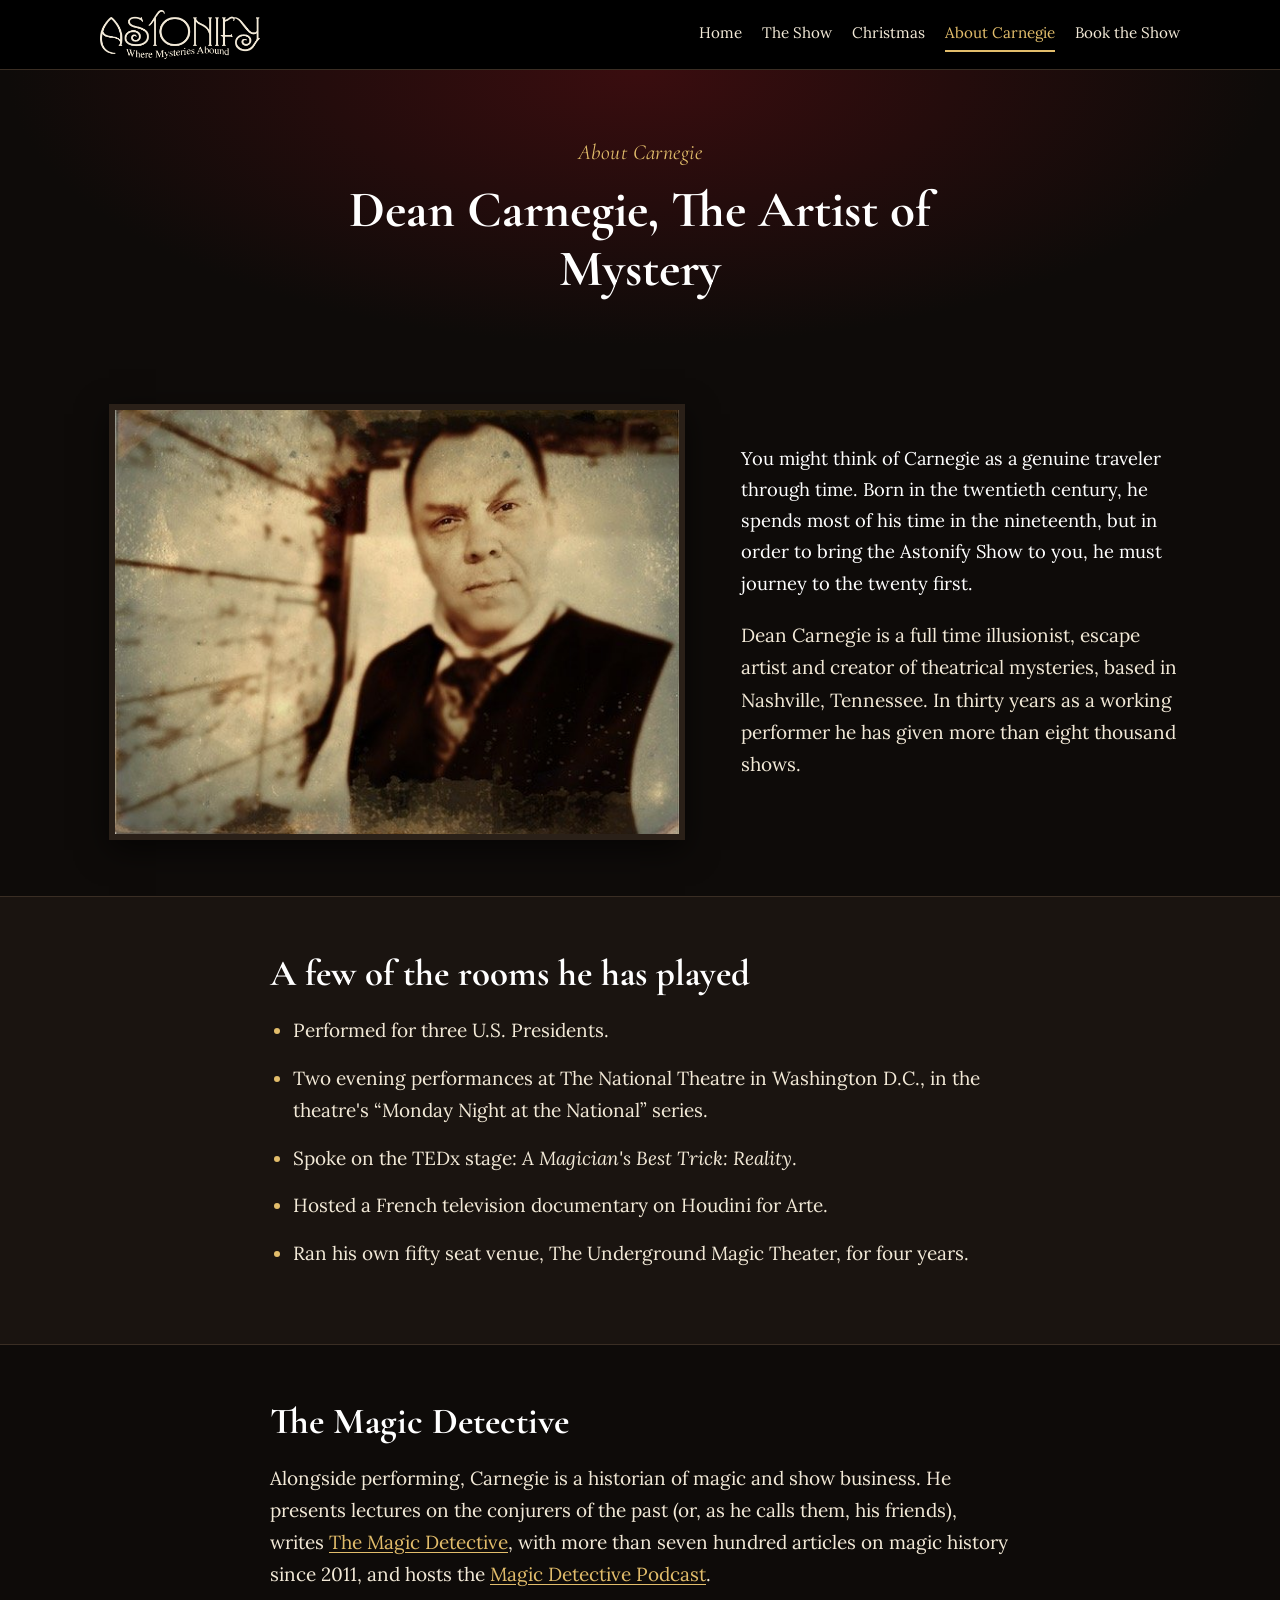
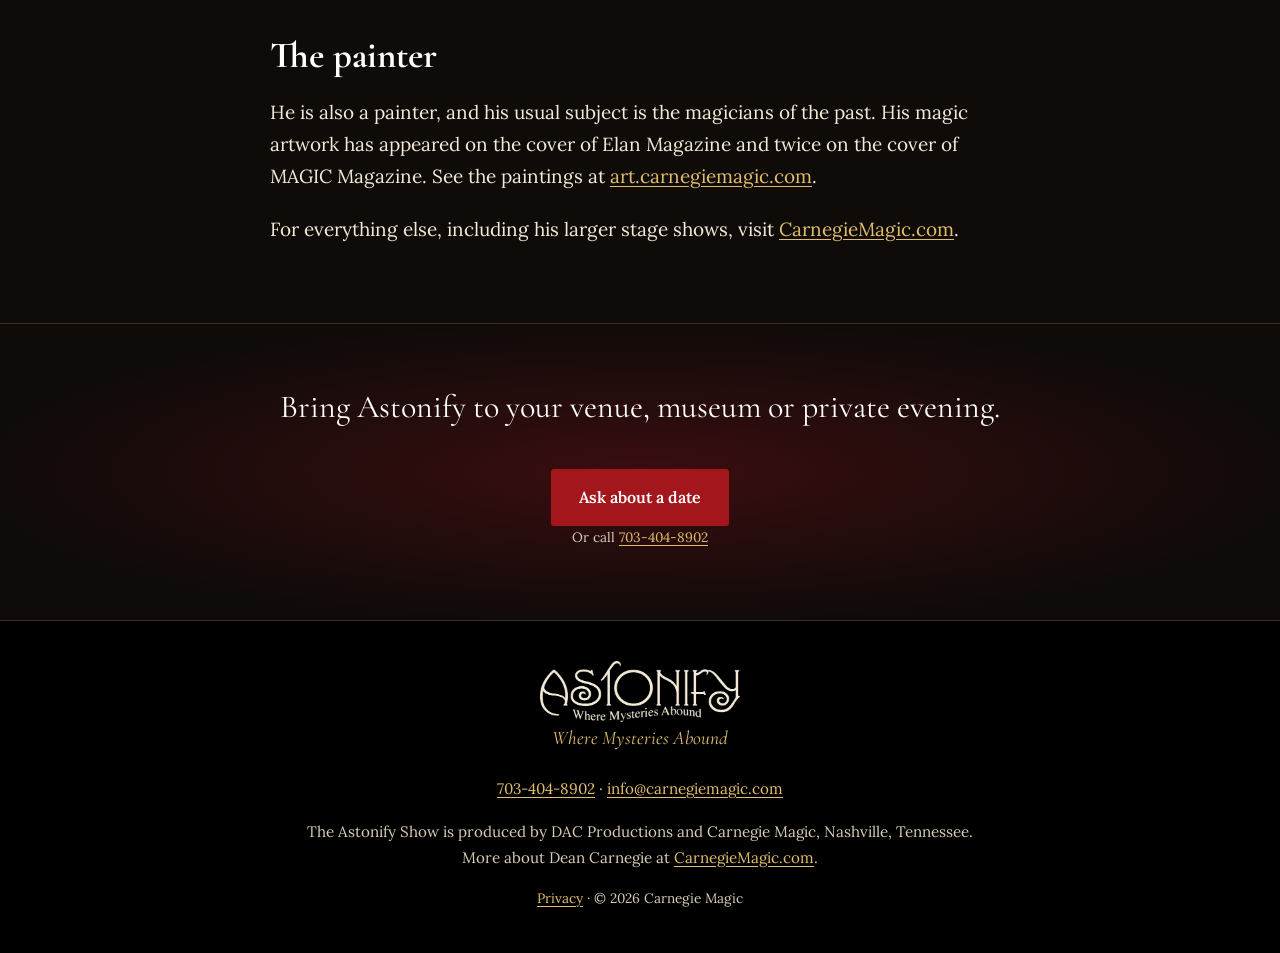
==== about/index.html @ 1501e684 "Rebuild astonify.com as a static site Co-Authored-By: Claude Opus 5.5 <noreply@anthropic.com>" ====
<!doctype html>
<html lang="en">
<head>
<meta charset="utf-8">
<meta name="viewport" content="width=device-width, initial-scale=1">
<title>About Dean Carnegie | The Astonify Show</title>
<meta name="description" content="Dean Carnegie, The Artist of Mystery: Nashville illusionist, magic historian and painter. Thirty years, more than eight thousand shows.">
<link rel="canonical" href="https://astonify.com/about/">
<link rel="icon" href="../img/icon.jpg">
<meta property="og:title" content="About Dean Carnegie | The Astonify Show">
<meta property="og:description" content="Dean Carnegie, The Artist of Mystery: Nashville illusionist, magic historian and painter. Thirty years, more than eight thousand shows.">
<meta property="og:image" content="https://astonify.com/img/og.jpg">
<meta property="og:url" content="https://astonify.com/about/">
<meta property="og:type" content="website">
<meta name="twitter:card" content="summary_large_image">

<link rel="preconnect" href="https://fonts.googleapis.com">
<link rel="preconnect" href="https://fonts.gstatic.com" crossorigin>
<link href="https://fonts.googleapis.com/css2?family=Cormorant+Garamond:ital,wght@0,600;0,700;1,600&family=Lora:ital,wght@0,400;0,600;1,400&display=swap" rel="stylesheet">
<link rel="stylesheet" href="../style.css">
</head>
<body>
<a class="skip" href="#main">Skip to content</a>
<header class="top">
  <div class="wrap top-in">
    <a class="brand" href="../"><img src="../img/logo.png" alt="Astonify" width="180" height="55"></a>
    <nav aria-label="Main"><a href=".././">Home</a><a href="../the-show/">The Show</a><a href="../christmas/">Christmas</a><a href="../about/" aria-current="page">About Carnegie</a><a href="../book/">Book the Show</a></nav>
  </div>
</header>
<main id="main">

<section class="pagehead"><div class="wrap narrow center">
  <p class="kicker">About Carnegie</p>
  <h1>Dean Carnegie, The Artist of Mystery</h1>
</div></section>
<section class="band"><div class="wrap split">
  <div><img class="photo" src="../img/portrait.jpg" alt="Tintype style portrait of Dean Carnegie" width="576" height="433"></div>
  <div>
    <p class="lead">You might think of Carnegie as a genuine traveler through time. Born in the twentieth century,
    he spends most of his time in the nineteenth, but in order to bring the Astonify Show to you, he must journey
    to the twenty first.</p>
    <p>Dean Carnegie is a full time illusionist, escape artist and creator of theatrical mysteries, based in
    Nashville, Tennessee. In thirty years as a working performer he has given more than eight thousand shows.</p>
  </div>
</div></section>
<section class="band dark"><div class="wrap narrow">
  <h2>A few of the rooms he has played</h2>
  <ul class="creds">
    <li>Performed for three U.S. Presidents.</li>
    <li>Two evening performances at The National Theatre in Washington D.C., in the theatre's
    &ldquo;Monday Night at the National&rdquo; series.</li>
    <li>Spoke on the TEDx stage: <em>A Magician's Best Trick: Reality</em>.</li>
    <li>Hosted a French television documentary on Houdini for Arte.</li>
    <li>Ran his own fifty seat venue, The Underground Magic Theater, for four years.</li>
  </ul>
</div></section>
<section class="band"><div class="wrap narrow">
  <h2>The Magic Detective</h2>
  <p>Alongside performing, Carnegie is a historian of magic and show business. He presents lectures on the
  conjurers of the past (or, as he calls them, his friends), writes <a href="https://themagicdetective.com/">The Magic Detective</a>,
  with more than seven hundred articles on magic history since 2011, and hosts the
  <a href="https://magicdetectivepodcast.com/">Magic Detective Podcast</a>.</p>
  <h2>The painter</h2>
  <p>He is also a painter, and his usual subject is the magicians of the past. His magic artwork has appeared on the
  cover of Elan Magazine and twice on the cover of MAGIC Magazine. See the paintings at
  <a href="https://art.carnegiemagic.com/">art.carnegiemagic.com</a>.</p>
  <p>For everything else, including his larger stage shows, visit <a href="https://carnegiemagic.com/">CarnegieMagic.com</a>.</p>
</div></section>
<section class="cta"><div class="wrap center">
  <p class="cta-line">Bring Astonify to your venue, museum or private evening.</p>
  <a class="btn" href="../book/">Ask about a date</a>
  <p class="small">Or call <a href="tel:+17034048902">703-404-8902</a></p>
</div></section>

</main>
<footer class="foot">
  <div class="wrap">
    <img src="../img/logo.png" alt="" width="200" height="61" class="foot-logo">
    <p class="foot-tag">Where Mysteries Abound</p>
    <p><a href="tel:+17034048902">703-404-8902</a> &middot; <a href="mailto:info@carnegiemagic.com">info@carnegiemagic.com</a></p>
    <p>The Astonify Show is produced by DAC Productions and Carnegie Magic, Nashville, Tennessee.<br>
    More about Dean Carnegie at <a href="https://carnegiemagic.com/">CarnegieMagic.com</a>.</p>
    <p class="small"><a href="../privacy/">Privacy</a> &middot; &copy; 2026 Carnegie Magic</p>
  </div>
</footer>

</body>
</html>
---- style.css ----
/* astonify.com: dark Victorian parlor, high contrast (cream on near-black) */
:root {
  --bg: #0e0b09;
  --bg2: #1a1410;
  --ink: #f3ead8;
  --muted: #d9ccb4;
  --gold: #e2bd6b;
  --red: #a3171c;
  --line: #3a2e24;
}
* { box-sizing: border-box; }
html { -webkit-text-size-adjust: 100%; }
body {
  margin: 0; background: var(--bg); color: var(--ink);
  font: 19px/1.7 "Lora", Georgia, serif;
}
img { max-width: 100%; height: auto; display: block; }
a { color: var(--gold); text-underline-offset: 3px; }
a:hover { color: #fff; }
h1, h2, h3 { font-family: "Cormorant Garamond", Georgia, serif; font-weight: 700; line-height: 1.15; color: #fff; }
h1 { font-size: clamp(2.1rem, 5vw, 3.2rem); margin: .2em 0 .5em; }
h2 { font-size: clamp(1.7rem, 3.6vw, 2.3rem); margin: 1.2em 0 .5em; }
h2:first-child { margin-top: 0; }
h3 { font-size: 1.45rem; margin: 0 0 .4em; color: var(--gold); }
p { margin: 0 0 1.1em; }
.wrap { max-width: 1120px; margin: 0 auto; padding: 0 20px; }
.narrow { max-width: 780px; }
.center { text-align: center; }
.small { font-size: .85rem; color: var(--muted); }
.skip { position: absolute; left: -999px; }
.skip:focus { left: 10px; top: 10px; background: #fff; color: #000; padding: 8px; z-index: 9; }

/* header */
.top { background: #000; border-bottom: 1px solid var(--line); position: sticky; top: 0; z-index: 5; }
.top-in { display: flex; align-items: center; justify-content: space-between; gap: 16px; padding-top: 10px; padding-bottom: 10px; flex-wrap: wrap; }
.brand img { width: 160px; }
.top nav { display: flex; flex-wrap: wrap; gap: 4px 20px; }
.top nav a { color: var(--ink); text-decoration: none; font-size: .95rem; padding: 4px 0; border-bottom: 2px solid transparent; }
.top nav a:hover, .top nav a[aria-current] { color: var(--gold); border-bottom-color: var(--gold); }

/* sections */
.hero { background: #000; }
.hero img { width: 100%; max-height: 72vh; object-fit: cover; }
.intro { padding: 56px 0 40px; }
.pagehead { padding: 64px 0 24px; background: radial-gradient(ellipse at top, #3a0d0f 0%, var(--bg) 70%); }
.kicker { font-family: "Cormorant Garamond", Georgia, serif; font-style: italic; font-size: 1.35rem; color: var(--gold); margin: 0; letter-spacing: .02em; }
.lead { font-size: 1.15rem; color: #fff; }
.band { padding: 56px 0; }
.band.dark { background: var(--bg2); border-top: 1px solid var(--line); border-bottom: 1px solid var(--line); }
.split { display: grid; grid-template-columns: 1.15fr .85fr; gap: 48px; align-items: center; }
.split > div:first-child:has(> img) { order: 0; }
@media (max-width: 820px) { .split { grid-template-columns: 1fr; gap: 28px; } }

/* buttons */
.btns { display: flex; flex-wrap: wrap; gap: 12px; justify-content: center; margin-top: 26px; }
.btn { display: inline-block; background: var(--red); color: #fff; text-decoration: none; font-weight: 600;
  padding: 13px 26px; border-radius: 3px; border: 2px solid var(--red); font-size: 1rem; }
.btn:hover { background: #c41e24; border-color: #c41e24; color: #fff; }
.btn.ghost { background: transparent; border-color: var(--gold); color: var(--gold); }
.btn.ghost:hover { background: var(--gold); color: #000; }

/* facts strip */
.facts { border-top: 1px solid var(--line); border-bottom: 1px solid var(--line); background: var(--bg2); }
.facts-in { display: grid; grid-template-columns: repeat(3, 1fr); text-align: center; }
.facts-in div { padding: 24px 12px; }
.facts-in div + div { border-left: 1px solid var(--line); }
.facts strong { display: block; font-family: "Cormorant Garamond", Georgia, serif; font-size: 1.6rem; color: var(--gold); }
.facts span { color: var(--muted); font-size: .95rem; }
@media (max-width: 640px) { .facts-in { grid-template-columns: 1fr; } .facts-in div + div { border-left: 0; border-top: 1px solid var(--line); } }

/* photos */
.photo { border: 6px solid #2a2018; box-shadow: 0 10px 30px rgba(0,0,0,.6); margin: 0 auto; }
.poster { max-width: 420px; width: 100%; margin: 0 auto; box-shadow: 0 10px 30px rgba(0,0,0,.6); }

/* video */
.video { position: relative; display: block; max-width: 560px; margin: 0 auto; text-decoration: none; }
.video img { width: 100%; border: 6px solid #2a2018; }
.play { position: absolute; left: 50%; top: 42%; width: 78px; height: 78px; margin: -39px 0 0 -39px; border-radius: 50%;
  background: rgba(163,23,28,.92); }
.play::after { content: ""; position: absolute; left: 31px; top: 23px; border-style: solid; border-width: 16px 0 16px 26px; border-color: transparent transparent transparent #fff; }
.video:hover .play { background: #c41e24; }
.video-cap { display: block; color: var(--muted); font-size: .9rem; margin-top: 8px; text-align: center; }

/* reviews */
.reviews { display: grid; grid-template-columns: repeat(2, 1fr); gap: 24px; margin-top: 28px; }
@media (max-width: 760px) { .reviews { grid-template-columns: 1fr; } }
.review { margin: 0; background: var(--bg2); border: 1px solid var(--line); border-top: 3px solid var(--gold); padding: 26px; }
.review blockquote { margin: 0 0 14px; font-style: italic; color: #fff; }
.review figcaption { font-size: .92rem; color: var(--muted); }
.review figcaption strong { color: var(--ink); }

/* lists */
.venues, .creds { padding-left: 1.2em; }
.venues li, .creds li { margin-bottom: .8em; }
.venues li::marker, .creds li::marker { color: var(--gold); }

/* booking */
.contact-row { display: grid; grid-template-columns: 1fr 1fr; gap: 16px; margin-bottom: 18px; }
.contact-row div { background: var(--bg2); border: 1px solid var(--line); padding: 18px; text-align: center; }
.contact-row strong { display: block; color: var(--gold); font-family: "Cormorant Garamond", Georgia, serif; font-size: 1.4rem; }
.contact-row a { font-size: 1.05rem; word-break: break-word; }
@media (max-width: 560px) { .contact-row { grid-template-columns: 1fr; } }
.form-box { background: #fff; color: #111; padding: 18px; border-radius: 4px; margin-top: 24px; min-height: 200px; }

/* call to action + footer */
.cta { padding: 56px 0; background: radial-gradient(ellipse at center, #3a0d0f 0%, var(--bg) 75%); border-top: 1px solid var(--line); }
.cta-line { font-family: "Cormorant Garamond", Georgia, serif; font-size: clamp(1.5rem, 3.4vw, 2rem); color: #fff; }
.foot { background: #000; padding: 40px 0 28px; text-align: center; color: var(--muted); font-size: .95rem; border-top: 1px solid var(--line); }
.foot-logo { width: 200px; margin: 0 auto; }
.foot-tag { font-family: "Cormorant Garamond", Georgia, serif; font-style: italic; color: var(--gold); font-size: 1.2rem; }
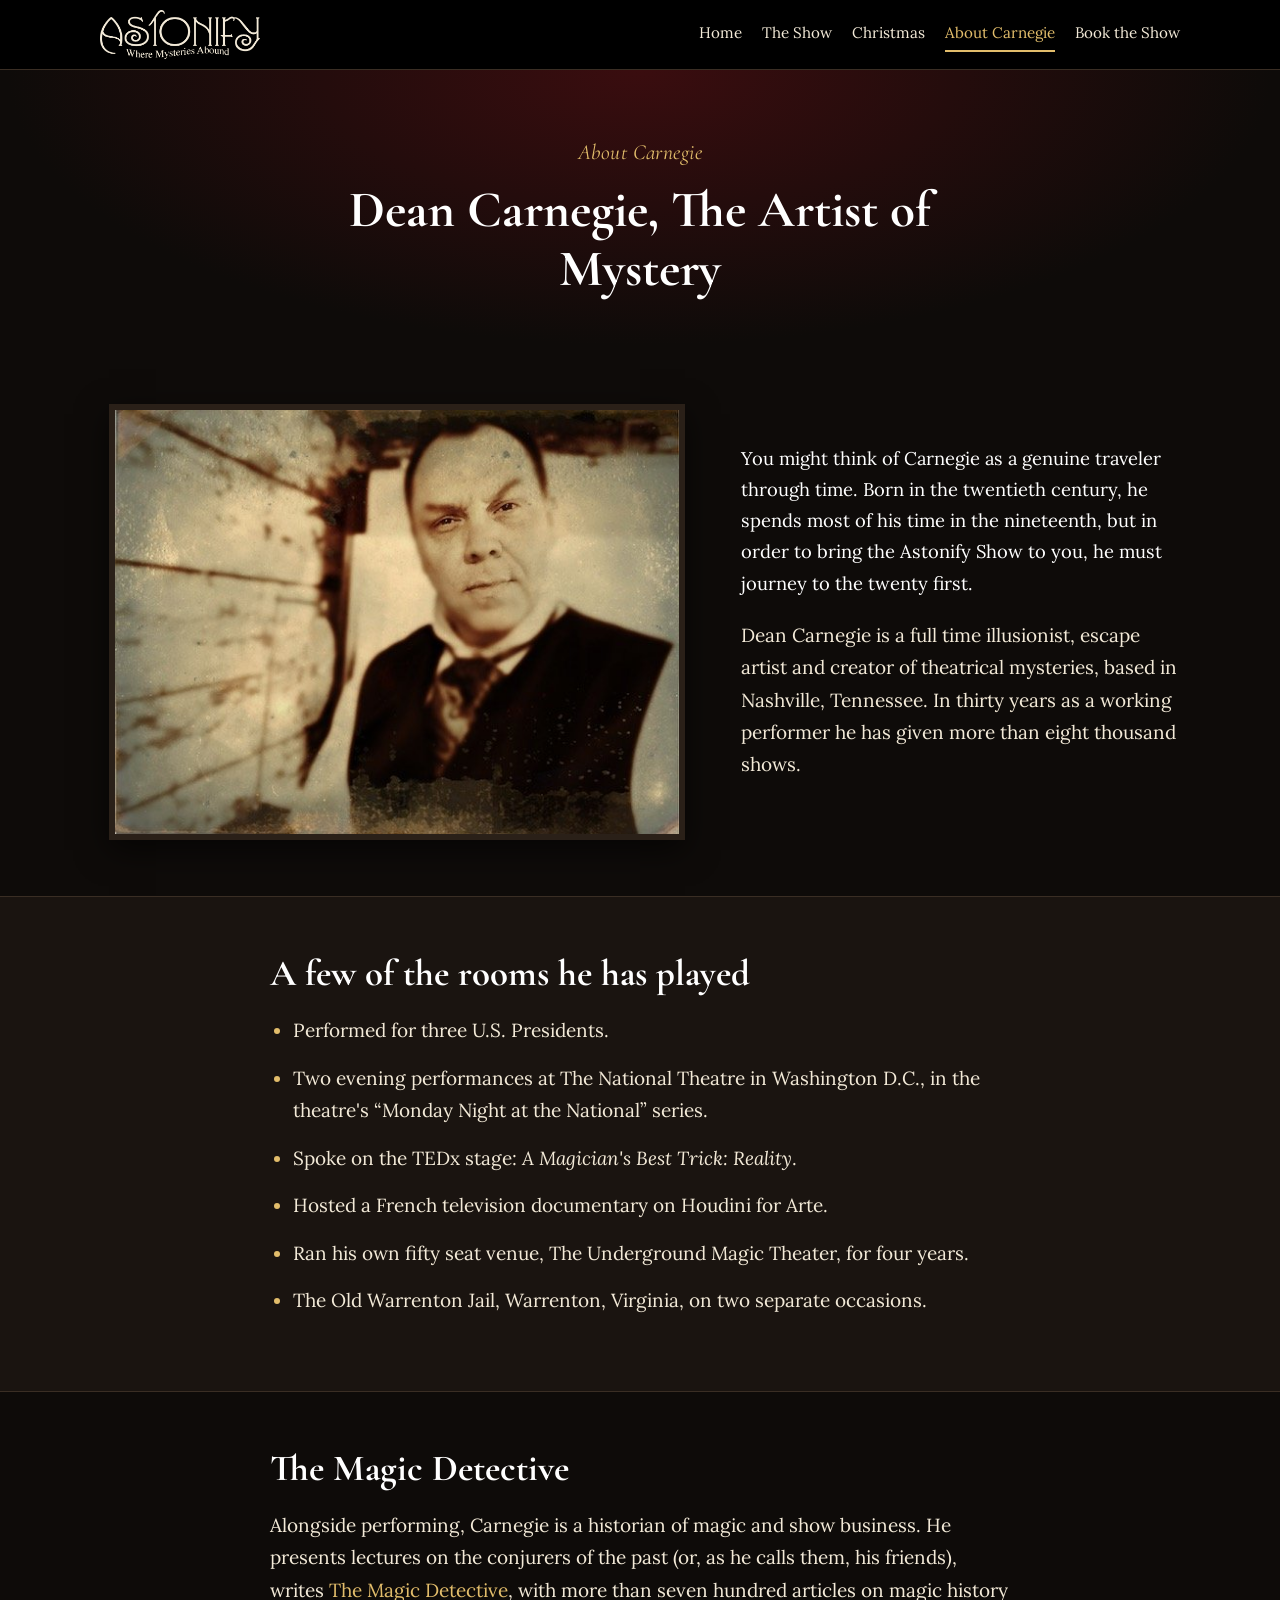
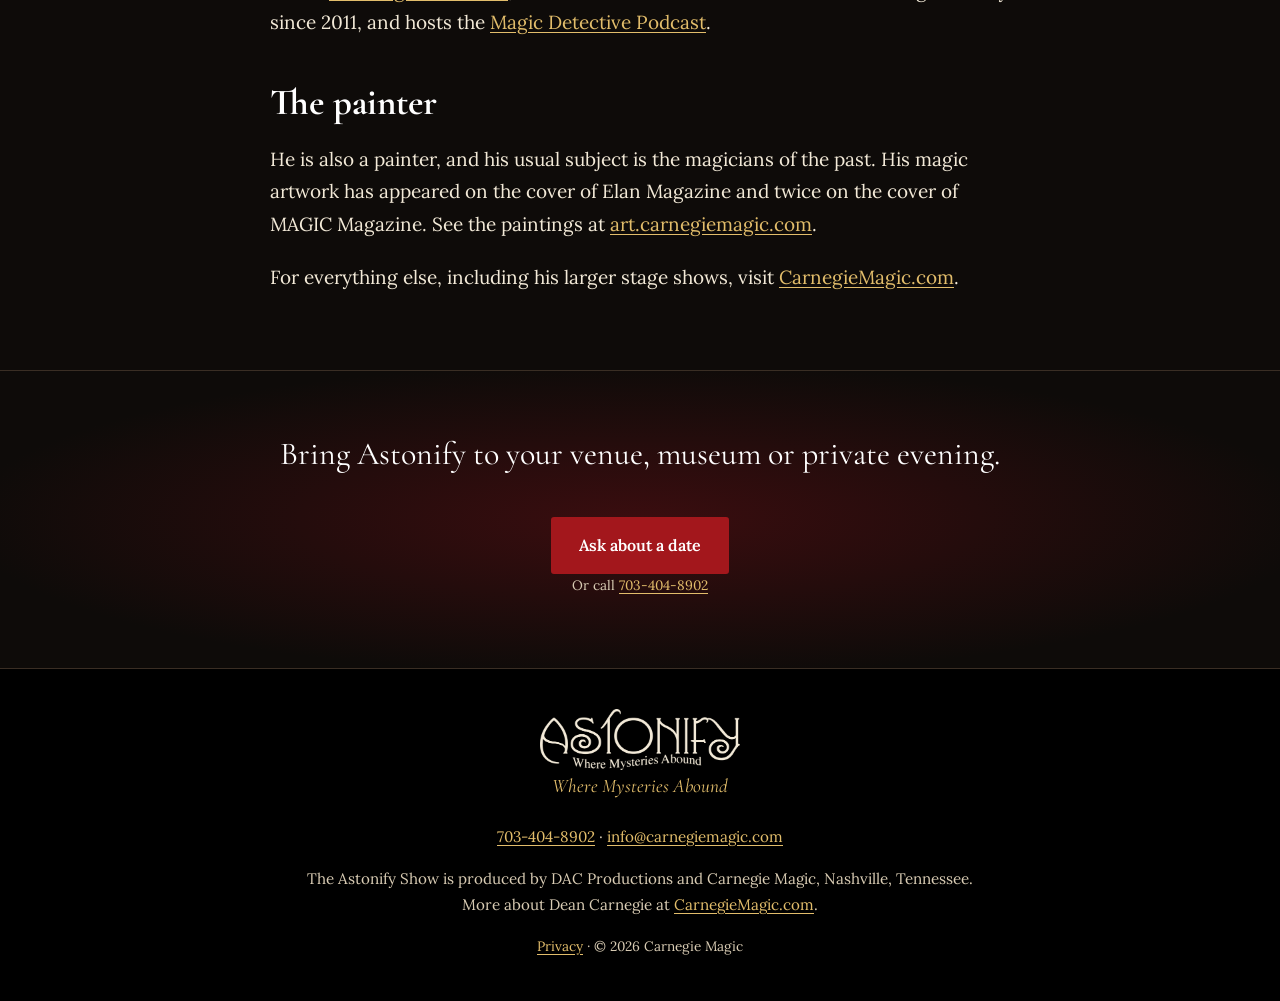
==== commit f087a8a8: "About: add The Old Warrenton Jail Co-Authored-By: Claude Opus 5.5 <noreply@anthropic.com>" ====
--- a/about/index.html
+++ b/about/index.html
@@ -52,6 +52,7 @@
     <li>Spoke on the TEDx stage: <em>A Magician's Best Trick: Reality</em>.</li>
     <li>Hosted a French television documentary on Houdini for Arte.</li>
     <li>Ran his own fifty seat venue, The Underground Magic Theater, for four years.</li>
+    <li>The Old Warrenton Jail, Warrenton, Virginia, on two separate occasions.</li>
   </ul>
 </div></section>
 <section class="band"><div class="wrap narrow">
--- a/style.css
+++ b/style.css
@@ -39,8 +39,17 @@
 .top nav a:hover, .top nav a[aria-current] { color: var(--gold); border-bottom-color: var(--gold); }
 
 /* sections */
-.hero { background: #000; }
-.hero img { width: 100%; max-height: 72vh; object-fit: cover; }
+.hero { background: radial-gradient(ellipse at 75% 40%, #3a2a1c 0%, #000 70%); padding: 48px 0; }
+.hero-in { display: grid; grid-template-columns: 1fr 1fr; gap: 56px; align-items: center; }
+.hero-text .btns { justify-content: flex-start; }
+.hero-photo img { width: 100%; max-height: 82vh; object-fit: contain; box-shadow: 0 12px 40px rgba(0,0,0,.7); }
+@media (max-width: 820px) {
+  .hero { padding: 24px 0 40px; }
+  .hero-in { grid-template-columns: 1fr; gap: 28px; }
+  .hero-photo { order: -1; }
+  .hero-text { text-align: center; }
+  .hero-text .btns { justify-content: center; }
+}
 .intro { padding: 56px 0 40px; }
 .pagehead { padding: 64px 0 24px; background: radial-gradient(ellipse at top, #3a0d0f 0%, var(--bg) 70%); }
 .kicker { font-family: "Cormorant Garamond", Georgia, serif; font-style: italic; font-size: 1.35rem; color: var(--gold); margin: 0; letter-spacing: .02em; }
@@ -74,7 +83,8 @@
 
 /* video */
 .video { position: relative; display: block; max-width: 560px; margin: 0 auto; text-decoration: none; }
-.video img { width: 100%; border: 6px solid #2a2018; }
+.video-frame { position: relative; aspect-ratio: 16 / 9; border: 6px solid #2a2018; background: #000; }
+.video-frame iframe { position: absolute; inset: 0; width: 100%; height: 100%; border: 0; }
 .play { position: absolute; left: 50%; top: 42%; width: 78px; height: 78px; margin: -39px 0 0 -39px; border-radius: 50%;
   background: rgba(163,23,28,.92); }
 .play::after { content: ""; position: absolute; left: 31px; top: 23px; border-style: solid; border-width: 16px 0 16px 26px; border-color: transparent transparent transparent #fff; }
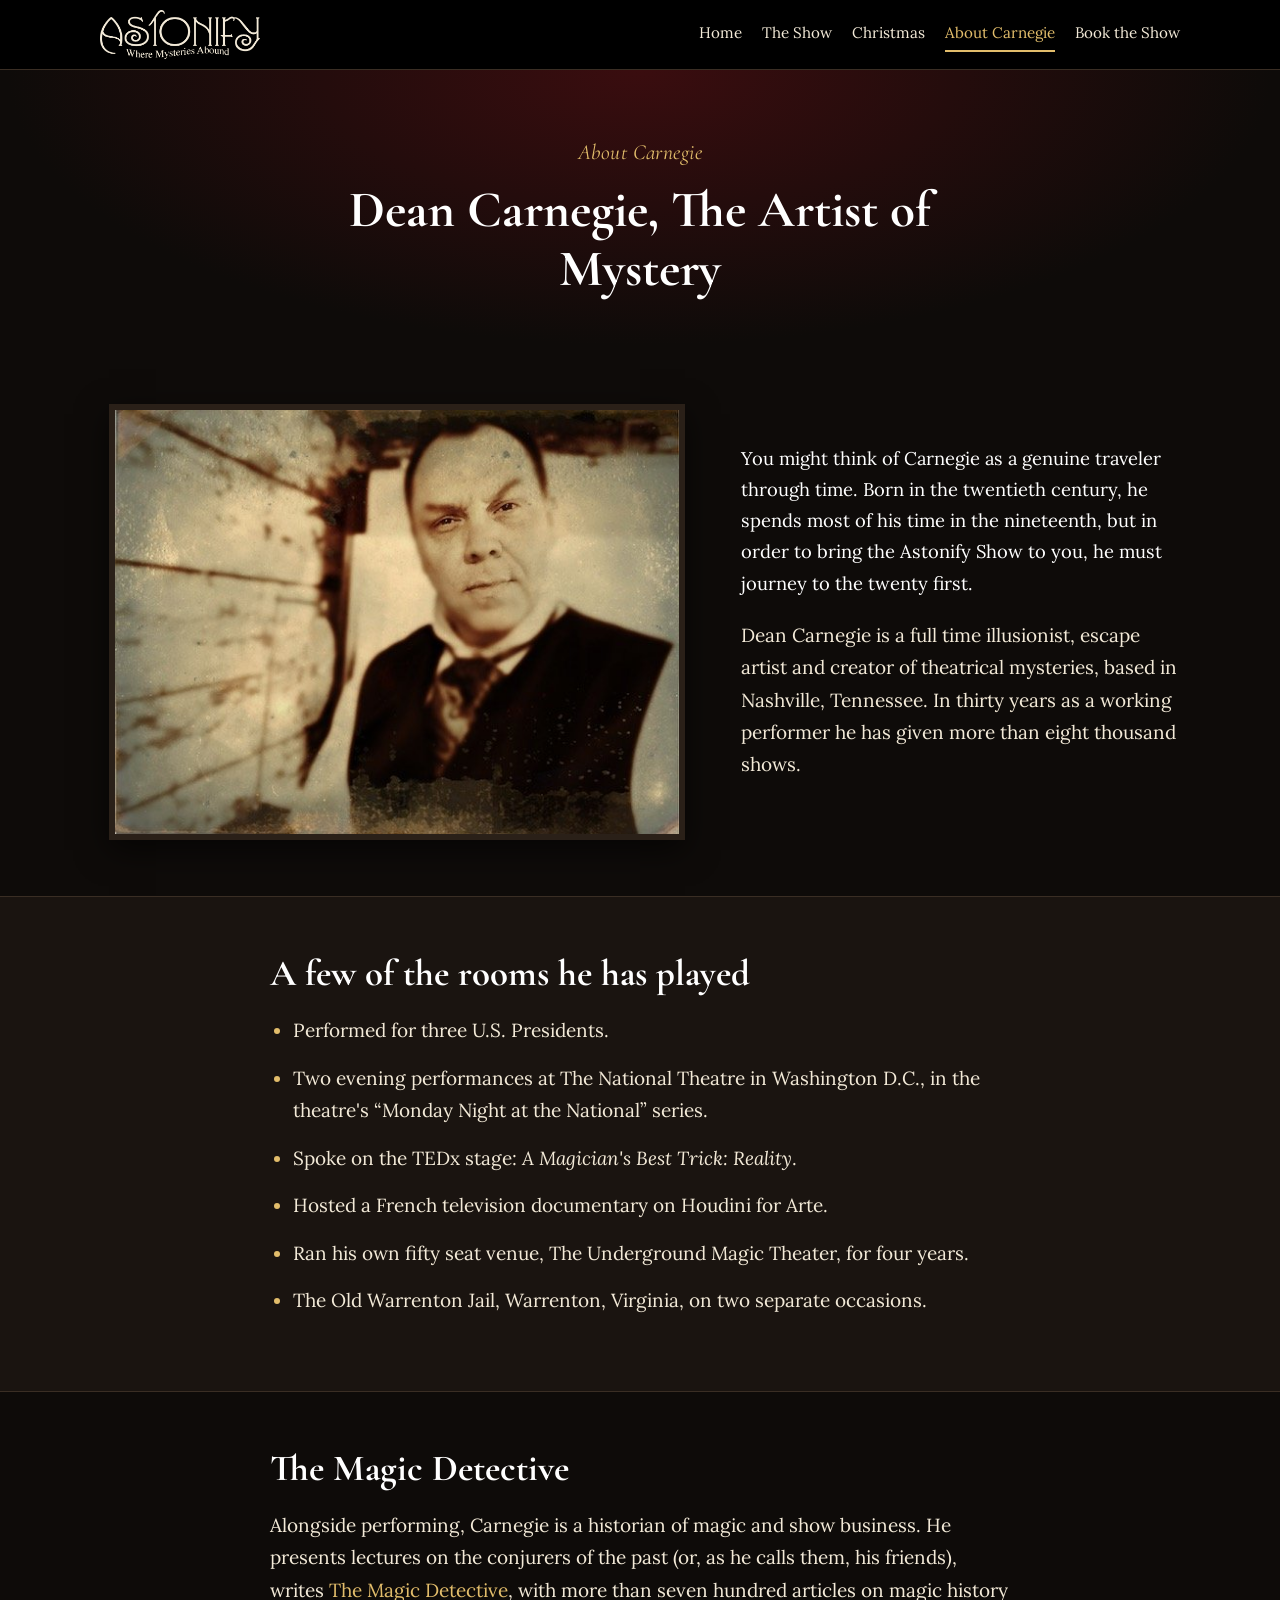
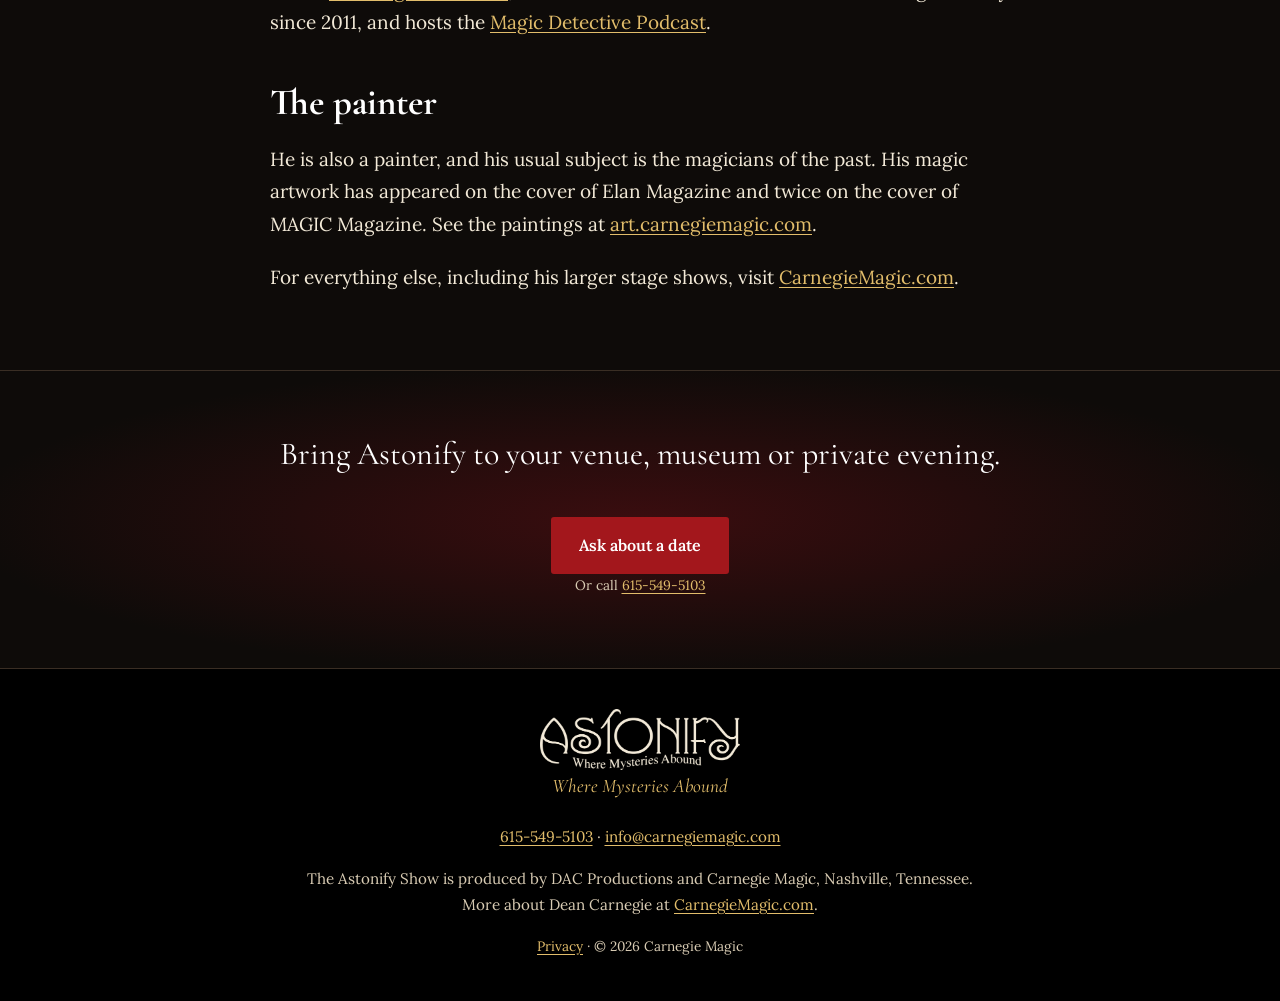
==== commit 013e481f: "Change phone number to 615-549-5103 Nashville number replaces 703-404-8902 on this site.  Co-Authore" ====
--- a/about/index.html
+++ b/about/index.html
@@ -3,11 +3,11 @@
 <head>
 <meta charset="utf-8">
 <meta name="viewport" content="width=device-width, initial-scale=1">
-<title>About Dean Carnegie | The Astonify Show</title>
+<title>About Dean Carnegie, Nashville Illusionist | The Astonify Show</title>
 <meta name="description" content="Dean Carnegie, The Artist of Mystery: Nashville illusionist, magic historian and painter. Thirty years, more than eight thousand shows.">
 <link rel="canonical" href="https://astonify.com/about/">
 <link rel="icon" href="../img/icon.jpg">
-<meta property="og:title" content="About Dean Carnegie | The Astonify Show">
+<meta property="og:title" content="About Dean Carnegie, Nashville Illusionist | The Astonify Show">
 <meta property="og:description" content="Dean Carnegie, The Artist of Mystery: Nashville illusionist, magic historian and painter. Thirty years, more than eight thousand shows.">
 <meta property="og:image" content="https://astonify.com/img/og.jpg">
 <meta property="og:url" content="https://astonify.com/about/">
@@ -70,7 +70,7 @@
 <section class="cta"><div class="wrap center">
   <p class="cta-line">Bring Astonify to your venue, museum or private evening.</p>
   <a class="btn" href="../book/">Ask about a date</a>
-  <p class="small">Or call <a href="tel:+17034048902">703-404-8902</a></p>
+  <p class="small">Or call <a href="tel:+16155495103">615-549-5103</a></p>
 </div></section>
 
 </main>
@@ -78,7 +78,7 @@
   <div class="wrap">
     <img src="../img/logo.png" alt="" width="200" height="61" class="foot-logo">
     <p class="foot-tag">Where Mysteries Abound</p>
-    <p><a href="tel:+17034048902">703-404-8902</a> &middot; <a href="mailto:info@carnegiemagic.com">info@carnegiemagic.com</a></p>
+    <p><a href="tel:+16155495103">615-549-5103</a> &middot; <a href="mailto:info@carnegiemagic.com">info@carnegiemagic.com</a></p>
     <p>The Astonify Show is produced by DAC Productions and Carnegie Magic, Nashville, Tennessee.<br>
     More about Dean Carnegie at <a href="https://carnegiemagic.com/">CarnegieMagic.com</a>.</p>
     <p class="small"><a href="../privacy/">Privacy</a> &middot; &copy; 2026 Carnegie Magic</p>
--- a/style.css
+++ b/style.css
@@ -118,3 +118,8 @@
 .foot { background: #000; padding: 40px 0 28px; text-align: center; color: var(--muted); font-size: .95rem; border-top: 1px solid var(--line); }
 .foot-logo { width: 200px; margin: 0 auto; }
 .foot-tag { font-family: "Cormorant Garamond", Georgia, serif; font-style: italic; color: var(--gold); font-size: 1.2rem; }
+
+/* questions and answers */
+.faq { border-bottom: 1px solid var(--line); padding: 14px 0; }
+.faq summary { cursor: pointer; font-family: "Cormorant Garamond", Georgia, serif; font-size: 1.4rem; color: var(--gold); font-weight: 700; }
+.faq p { margin: 10px 0 4px; }
